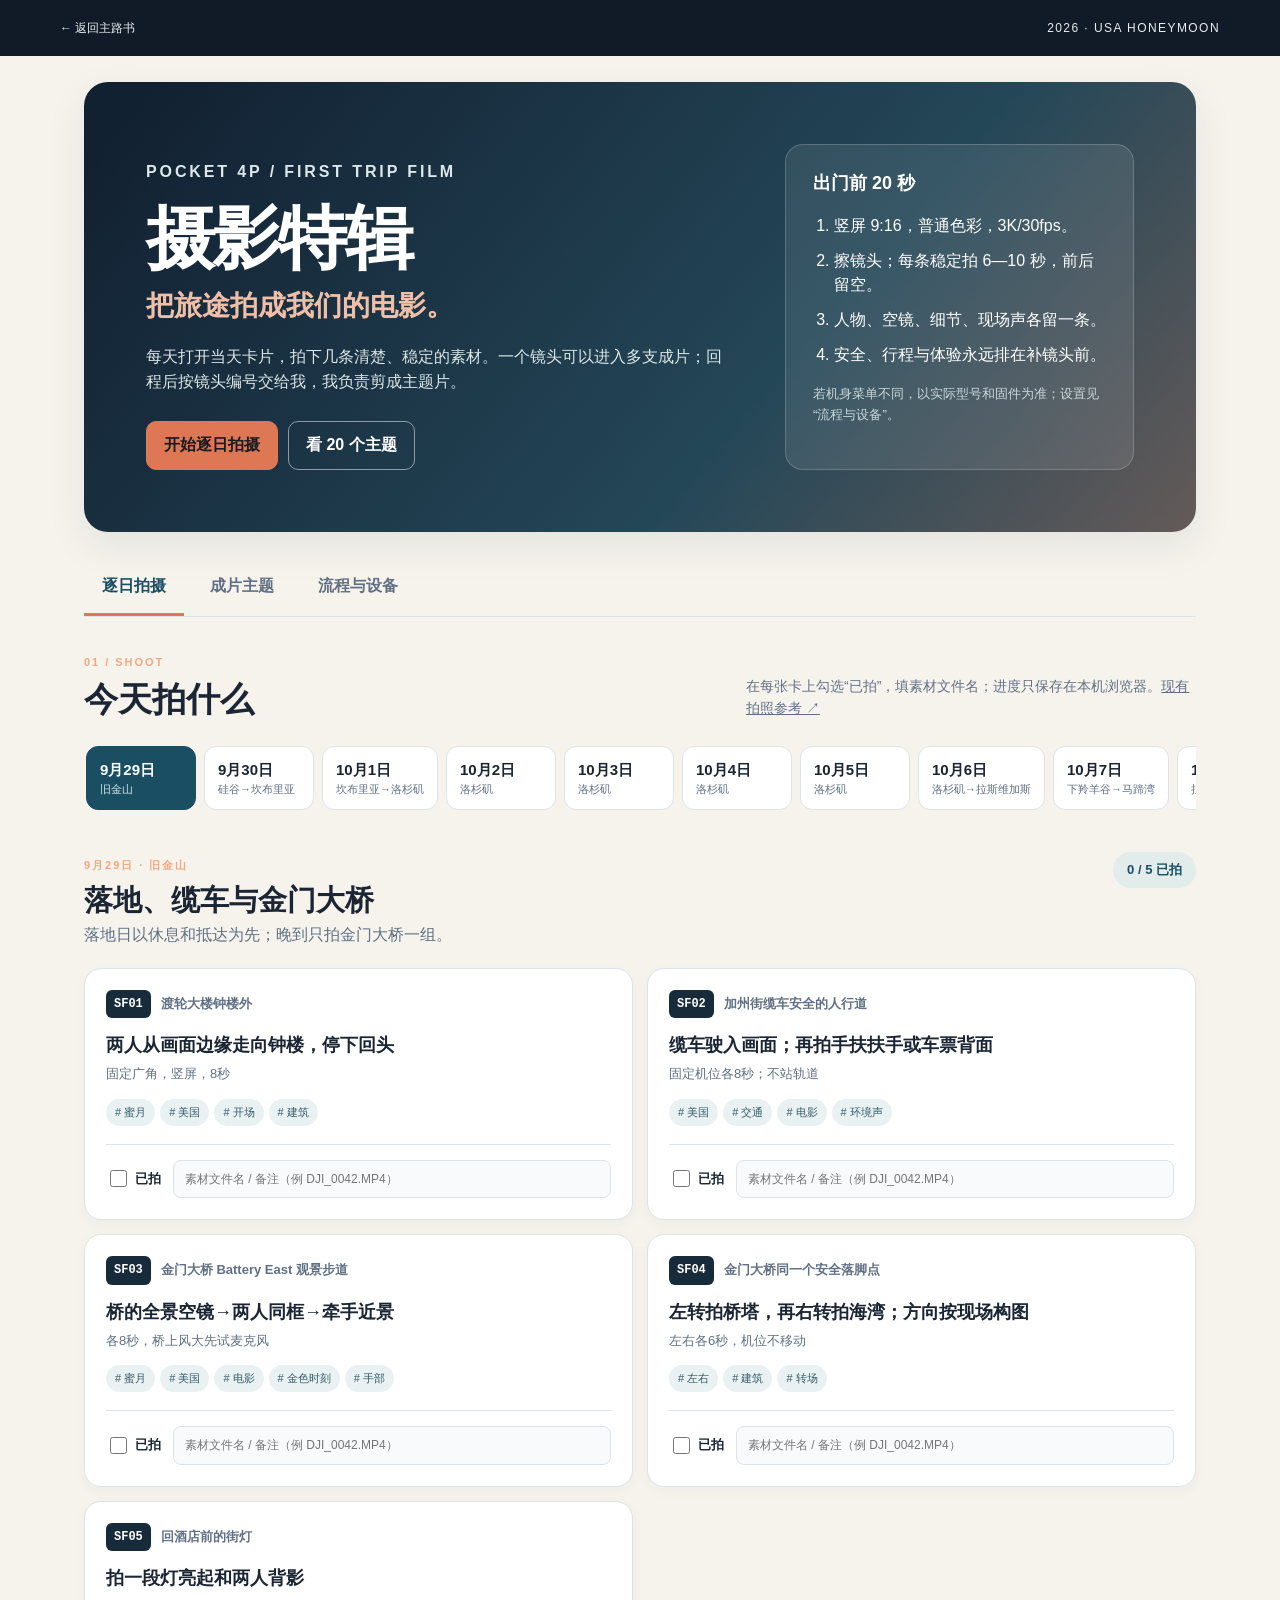
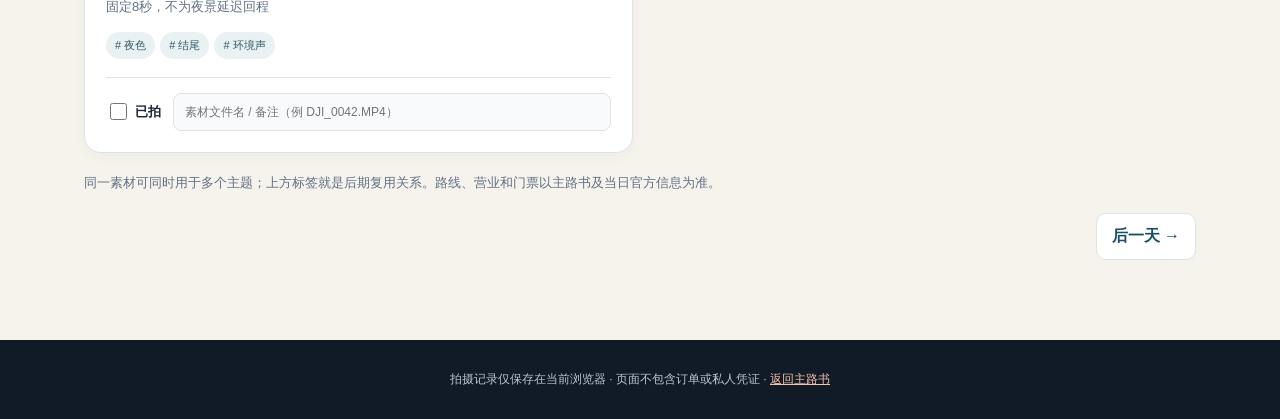
==== photo-special/index.html @ c55f6668 "Publish photography special and add roadbook link" ====
<!doctype html>
<html lang="zh-CN">
<head>
  <meta charset="utf-8">
  <meta name="viewport" content="width=device-width,initial-scale=1">
  <meta name="theme-color" content="#111a27">
  <title>摄影特辑｜2026 美国蜜月</title>
  <link rel="stylesheet" href="style.css">
</head>
<body>
  <header class="topbar"><a class="back" href="../index.html">← 返回主路书</a><span>2026 · USA HONEYMOON</span></header>
  <main>
    <section class="hero">
      <div><p class="eyebrow">POCKET 4P / FIRST TRIP FILM</p><h1>摄影特辑<span>把旅途拍成我们的电影。</span></h1><p>每天打开当天卡片，拍下几条清楚、稳定的素材。一个镜头可以进入多支成片；回程后按镜头编号交给我，我负责剪成主题片。</p><div class="hero-actions"><button data-view="days" class="primary">开始逐日拍摄</button><button data-view="themes">看 20 个主题</button></div></div>
      <aside class="quick"><b>出门前 20 秒</b><ol><li>竖屏 9:16，普通色彩，3K/30fps。</li><li>擦镜头；每条稳定拍 6—10 秒，前后留空。</li><li>人物、空镜、细节、现场声各留一条。</li><li>安全、行程与体验永远排在补镜头前。</li></ol><small>若机身菜单不同，以实际型号和固件为准；设置见“流程与设备”。</small></aside>
    </section>
    <nav class="view-nav" aria-label="摄影特辑导航"><button type="button" data-view="days" class="active">逐日拍摄</button><button type="button" data-view="themes">成片主题</button><button type="button" data-view="workflow">流程与设备</button></nav>
    <section id="days-view" class="view"><div class="section-title"><div><span class="kicker">01 / SHOOT</span><h2>今天拍什么</h2></div><p>在每张卡上勾选“已拍”，填素材文件名；进度只保存在本机浏览器。<a href="../photo-guide.html">现有拍照参考 ↗</a></p></div><div id="day-tabs" class="day-tabs" role="tablist" aria-label="拍摄日期"></div><div id="day-panel" role="tabpanel"></div></section>
    <section id="themes-view" class="view" hidden><div class="section-title"><div><span class="kicker">02 / STORIES</span><h2>20 个成片方向</h2></div><p>前六个优先。每个主题自动汇集每日镜头编号，同一原片不必复制。</p></div><div class="filter-row"><button type="button" data-filter="all" class="active">全部</button><button type="button" data-filter="主片">优先完成</button><button type="button" data-filter="备选">有素材再做</button></div><div id="theme-grid" class="theme-grid"></div></section>
    <section id="workflow-view" class="view prose" hidden>
      <div class="section-title"><div><span class="kicker">03 / MAKE</span><h2>从按下录制到成片</h2></div></div>
      <div class="steps"><article><i>01</i><h3>拍前 15 分钟试机</h3><p>确认设备确实是 Osmo Pocket 4P；充电、格式化空卡／检查内置存储、录一条室内和室外 10 秒视频，回放画面与收音。首次旅行先用普通色彩和自动曝光；D-Log 2 留给熟悉调色后再用。</p></article><article><i>02</i><h3>每天按卡片拍</h3><p>每条先站稳，按录制后等 2 秒，再开始动作，结束后再等 2 秒。重要景点拍广角空镜＋两人＋手部细节；面对镜头说一句感受。转场和 Left / Right 只在安全、顺路时补。</p></article><article><i>03</i><h3>每天晚上双备份</h3><p>保留相机原片；另复制一份到外置盘或电脑。核对文件数和可播放性后再清空设备。原片不进 Git、不上传公开路书。按日期整理，文件名可填到当天卡片。</p></article><article><i>04</i><h3>回程后交素材</h3><p>把原片、导出的拍摄清单、想公开的平台与视频比例交给我。先做 30 秒试剪，再完成优先六片；选出可用素材后，我给出缺镜头的补拍方案、字幕、配乐和导出文件。</p></article></div>
      <div class="two-col"><article class="info-card"><h3>新手拍摄设置</h3><ul><li><b>默认：</b>竖屏 9:16、3K/30fps、普通色彩、自动白平衡和曝光。DJI 官方规格列原生竖拍为 1728×3072；若设备或剪辑电脑吃力，降为 1080×1920/30fps。</li><li><b>运动镜头：</b>可试竖屏 3K/60fps，先确认当前模式与存储；普通叙事片不需要高帧率。</li><li><b>移动：</b>走慢、手臂靠身、用云台跟随；每个镜头只做一种动作。夜景尽量定镜。</li><li><b>声音：</b>迎风先试录并回放；讲话靠近设备。景区禁录音或演出禁止拍摄时遵守现场规则。</li><li><b>双比例：</b>本项目先为竖屏拍；特别重要的景再额外拍一条 4K/30fps 横屏，后期不能无损把竖屏变宽屏。</li></ul></article><article class="info-card"><h3>剪辑路线</h3><p><b>首选：</b>Codex／Claude Code 读取拍摄清单和媒体清单，用 FFmpeg 做代理、抽帧、粗剪、统一尺寸与批量导出；真人检查镜头、节奏和色彩。</p><p><b>需要复杂字幕动画时：</b>用 Remotion 的代码模板渲染片头／地图／字卡，再和原片合成。它不是现成的“自动剪旅行视频”技能。</p><p><b>验收：</b>先出低码率预览，核对人脸、时序、字幕错字、音乐许可和音量；再导出 1080×1920 成片。公开发布前本人确认人像和背景隐私。</p><p class="muted">商业流行歌只做剪辑节奏参考；发布版本须使用有权使用的音乐，或在平台内添加其授权曲库音轨。</p></article></div>
      <div class="info-card"><h3>调研与工具来源</h3><div class="source-list"><a href="https://www.dji.com/global/osmo-pocket-4p/specs" target="_blank" rel="noopener">DJI Pocket 4P 官方规格 ↗</a><a href="https://www.dji.com/global/osmo-pocket-4p/faq" target="_blank" rel="noopener">DJI Pocket 4P 官方 FAQ ↗</a><a href="https://www.dji.com/hk-en/support/product/osmo-pocket-4p" target="_blank" rel="noopener">DJI 官方支持与手册 ↗</a><a href="https://developers.openai.com/codex/build-skills" target="_blank" rel="noopener">Codex Skills 官方文档 ↗</a><a href="https://docs.anthropic.com/en/docs/claude-code/skills" target="_blank" rel="noopener">Claude Code Skills 官方文档 ↗</a><a href="https://ffmpeg.org/ffmpeg.html" target="_blank" rel="noopener">FFmpeg 官方文档 ↗</a><a href="https://www.remotion.dev/docs/render" target="_blank" rel="noopener">Remotion 渲染文档 ↗</a></div><p class="muted">调研于 2026-09-27。场馆规定、设备固件与平台音乐库可能变化，现场和官方最新说明优先。</p></div>
      <div class="export"><div><h3>交给我剪辑的资料包</h3><p>原片留在本地；导出这份镜头清单 JSON，可保留一条素材归多个主题的关系。</p></div><button id="export-progress" type="button" class="primary">导出拍摄记录 JSON</button></div>
    </section>
  </main>
  <footer>拍摄记录仅保存在当前浏览器 · 页面不包含订单或私人凭证 · <a href="../index.html">返回主路书</a></footer>
  <script src="shots.js"></script><script src="themes.js"></script><script src="app.js"></script>
</body>
</html>
---- photo-special/style.css ----
:root{--ink:#1b2534;--muted:#617084;--line:#dce3e9;--cream:#f6f3ed;--blue:#194e63;--orange:#dd7754;--white:#fff;--shadow:0 14px 40px rgba(16,35,49,.08)}*{box-sizing:border-box}html{scroll-behavior:smooth}body{margin:0;background:var(--cream);color:var(--ink);font-family:-apple-system,BlinkMacSystemFont,"PingFang SC","Microsoft Yahei",sans-serif;line-height:1.55}button,input{font:inherit}button{cursor:pointer}a{color:inherit}.topbar{height:56px;background:#111a27;color:#e8edf0;display:flex;justify-content:space-between;align-items:center;padding:0 max(24px,calc((100vw - 1160px)/2));font-size:12px;letter-spacing:.12em}.topbar .back{text-decoration:none;letter-spacing:0}.topbar .back:hover{text-decoration:underline}main{max-width:1160px;margin:auto;padding:26px 24px 80px}.hero{background:linear-gradient(130deg,#122132 5%,#244758 63%,#a96f59 140%);border-radius:24px;color:white;padding:62px;display:grid;grid-template-columns:1.35fr .8fr;gap:50px;box-shadow:var(--shadow)}.eyebrow,.kicker{letter-spacing:.18em;font-size:11px;font-weight:800;color:#efa984}.hero h1{font-size:clamp(38px,5.4vw,74px);line-height:1.06;margin:17px 0 24px;letter-spacing:-.04em}.hero h1 span{display:block;color:#f0bfa8;font-size:clamp(20px,2.3vw,28px);margin-top:16px;letter-spacing:0}.hero p{max-width:650px;color:#dce7e8;font-size:16px}.hero-actions{display:flex;gap:10px;margin-top:27px}.hero-actions button,.export button{border:1px solid #ffffff80;background:transparent;color:#fff;padding:11px 17px;border-radius:10px;font-weight:700}.hero-actions .primary,.export .primary{background:var(--orange);border-color:var(--orange);color:#171b22}.quick{background:#ffffff17;border:1px solid #ffffff30;border-radius:18px;padding:25px 27px;align-self:stretch}.quick b{font-size:18px}.quick ol{padding-left:21px;margin:16px 0}.quick li{margin:10px 0}.quick small{display:block;color:#c9d8d9}.view-nav{display:flex;gap:8px;border-bottom:1px solid var(--line);margin:28px 0 32px;overflow:auto}.view-nav button{white-space:nowrap;border:0;background:none;padding:14px 18px;color:var(--muted);font-weight:800;border-bottom:3px solid transparent}.view-nav button.active{color:var(--blue);border-color:var(--orange)}.view[hidden]{display:none}.section-title{display:flex;justify-content:space-between;align-items:end;gap:20px;margin-bottom:24px}.section-title h2{font-size:34px;margin:5px 0 0;line-height:1.2}.section-title p{color:var(--muted);max-width:450px;font-size:14px;margin:0}.day-tabs{display:flex;gap:8px;overflow-x:auto;padding:2px 2px 14px;scrollbar-color:#bdc8ce transparent}.day-tab{min-width:110px;flex:0 0 auto;text-align:left;background:#fff;border:1px solid var(--line);border-radius:12px;padding:11px 13px;color:var(--ink)}.day-tab b,.day-tab small{display:block}.day-tab b{font-size:15px}.day-tab small{font-size:11px;color:var(--muted);white-space:nowrap}.day-tab.active{background:var(--blue);color:white;border-color:var(--blue)}.day-tab.active small{color:#d4e7ec}.day-heading{display:flex;align-items:start;justify-content:space-between;gap:20px;padding:28px 0 20px}.day-heading h3{font-size:29px;line-height:1.25;margin:5px 0}.day-heading p{color:var(--muted);margin:0;max-width:740px}.progress{background:#e2eceb;color:var(--blue);border-radius:100px;padding:8px 14px;white-space:nowrap;font-size:13px;font-weight:800}.shot-list{display:grid;grid-template-columns:repeat(2,minmax(0,1fr));gap:14px}.shot-card{background:white;border:1px solid var(--line);border-radius:17px;padding:21px;box-shadow:0 4px 14px rgba(24,44,59,.035)}.shot-card.complete{border-color:#8fb9a5;background:#f9fffa}.shot-top{display:flex;gap:10px;align-items:center}.shot-id{background:#182b3b;color:white;font-family:ui-monospace,monospace;font-size:12px;font-weight:800;padding:5px 8px;border-radius:6px}.shot-place{font-size:13px;color:var(--muted);font-weight:650}.shot-card h4{font-size:18px;line-height:1.4;margin:15px 0 6px}.shot-method{color:var(--muted);font-size:13px;margin:0 0 14px}.tags{display:flex;gap:5px;flex-wrap:wrap;min-height:27px}.tag{border:0;border-radius:100px;padding:4px 9px;background:#eaf1f2;color:#315c68;font-size:11px}.tag:hover{background:#d2e4e7}.shot-fields{display:flex;gap:12px;align-items:center;border-top:1px solid var(--line);margin-top:18px;padding-top:15px}.done-label{display:flex;align-items:center;gap:5px;white-space:nowrap;font-weight:700;font-size:13px}.done-label input{accent-color:var(--blue);width:17px;height:17px}.file-input{min-width:0;flex:1;padding:9px 11px;background:#f8fafb;border:1px solid var(--line);border-radius:8px;font-size:12px}.file-input:focus{outline:2px solid #9ebdc7}.day-foot{font-size:13px;color:var(--muted);margin:20px 0}.paging{display:flex;justify-content:space-between;gap:12px}.paging button{background:white;border:1px solid var(--line);border-radius:10px;padding:10px 15px;color:var(--blue);font-weight:800}.paging button:last-child{margin-left:auto}.filter-row{display:flex;gap:7px;flex-wrap:wrap;margin-bottom:20px}.filter-row button{border:1px solid var(--line);background:#fff;color:var(--muted);border-radius:100px;padding:8px 15px}.filter-row button.active{background:var(--blue);color:#fff;border-color:var(--blue)}.theme-grid{display:grid;grid-template-columns:repeat(2,minmax(0,1fr));gap:15px}.theme-card{background:white;border:1px solid var(--line);border-radius:17px;padding:24px;scroll-margin-top:20px}.theme-card.focused{outline:3px solid var(--orange)}.theme-meta{display:flex;align-items:center;justify-content:space-between;color:var(--muted);font-size:12px}.tier{display:inline-block;background:#e9edf0;color:#506477;padding:4px 9px;border-radius:99px;font-weight:800}.tier.core{background:#fff0e8;color:#b45632}.theme-card h3{font-size:21px;margin:14px 0 8px}.theme-card p{color:#354759;margin:0 0 17px}.theme-card dl{display:grid;grid-template-columns:70px 1fr;column-gap:8px;row-gap:8px;margin:0;font-size:13px}.theme-card dt{font-weight:800;color:var(--blue)}.theme-card dd{margin:0;color:var(--muted)}.coverage{border-top:1px solid var(--line);margin-top:20px;padding-top:13px}.coverage b,.coverage small{display:block}.coverage b{font-size:12px;color:var(--blue)}.coverage small{margin-top:6px;color:var(--muted);font-family:ui-monospace,monospace;font-size:11px;line-height:1.7}.steps{display:grid;grid-template-columns:repeat(4,1fr);gap:12px}.steps article,.info-card{background:#fff;border:1px solid var(--line);border-radius:16px;padding:22px}.steps i{font-style:normal;color:var(--orange);font-size:12px;font-weight:900;letter-spacing:.1em}.steps h3,.info-card h3{font-size:18px;margin:10px 0}.steps p,.info-card p,.info-card li{font-size:13px;color:#425165}.info-card li{margin:9px 0}.info-card ul{padding-left:18px}.two-col{display:grid;grid-template-columns:1fr 1fr;gap:14px;margin:14px 0}.source-list{display:flex;flex-wrap:wrap;gap:7px}.source-list a{font-size:12px;text-decoration:none;border:1px solid var(--line);border-radius:7px;padding:7px 10px;color:var(--blue)}.source-list a:hover{text-decoration:underline}.muted{color:var(--muted)!important}.export{display:flex;align-items:center;justify-content:space-between;gap:20px;margin-top:15px;padding:26px;background:#142b3b;color:white;border-radius:16px}.export h3{margin:0}.export p{color:#d4e0e2;font-size:13px;margin:5px 0 0}footer{background:#111a27;color:#bac7cf;text-align:center;padding:30px 20px;font-size:12px}footer a{color:#f5c2a9}button:focus-visible,a:focus-visible{outline:3px solid var(--orange);outline-offset:2px}@media(max-width:780px){main{padding:16px 14px 50px}.topbar{padding:0 15px}.hero{grid-template-columns:1fr;padding:30px 23px;gap:24px;border-radius:17px}.hero p{font-size:14px}.quick{padding:19px}.section-title{display:block}.section-title h2{font-size:28px}.section-title p{margin-top:10px}.shot-list,.theme-grid,.two-col{grid-template-columns:1fr}.steps{grid-template-columns:repeat(2,1fr)}.day-heading{padding-top:17px}.day-heading h3{font-size:23px}.export{display:block}.export button{margin-top:17px}}@media(max-width:460px){.hero-actions{flex-wrap:wrap}.shot-fields{display:block}.file-input{display:block;width:100%;margin-top:10px}.steps{grid-template-columns:1fr}.day-heading{display:block}.progress{display:inline-block;margin-top:12px}.view-nav{margin-bottom:24px}.view-nav button{padding:12px 15px}}
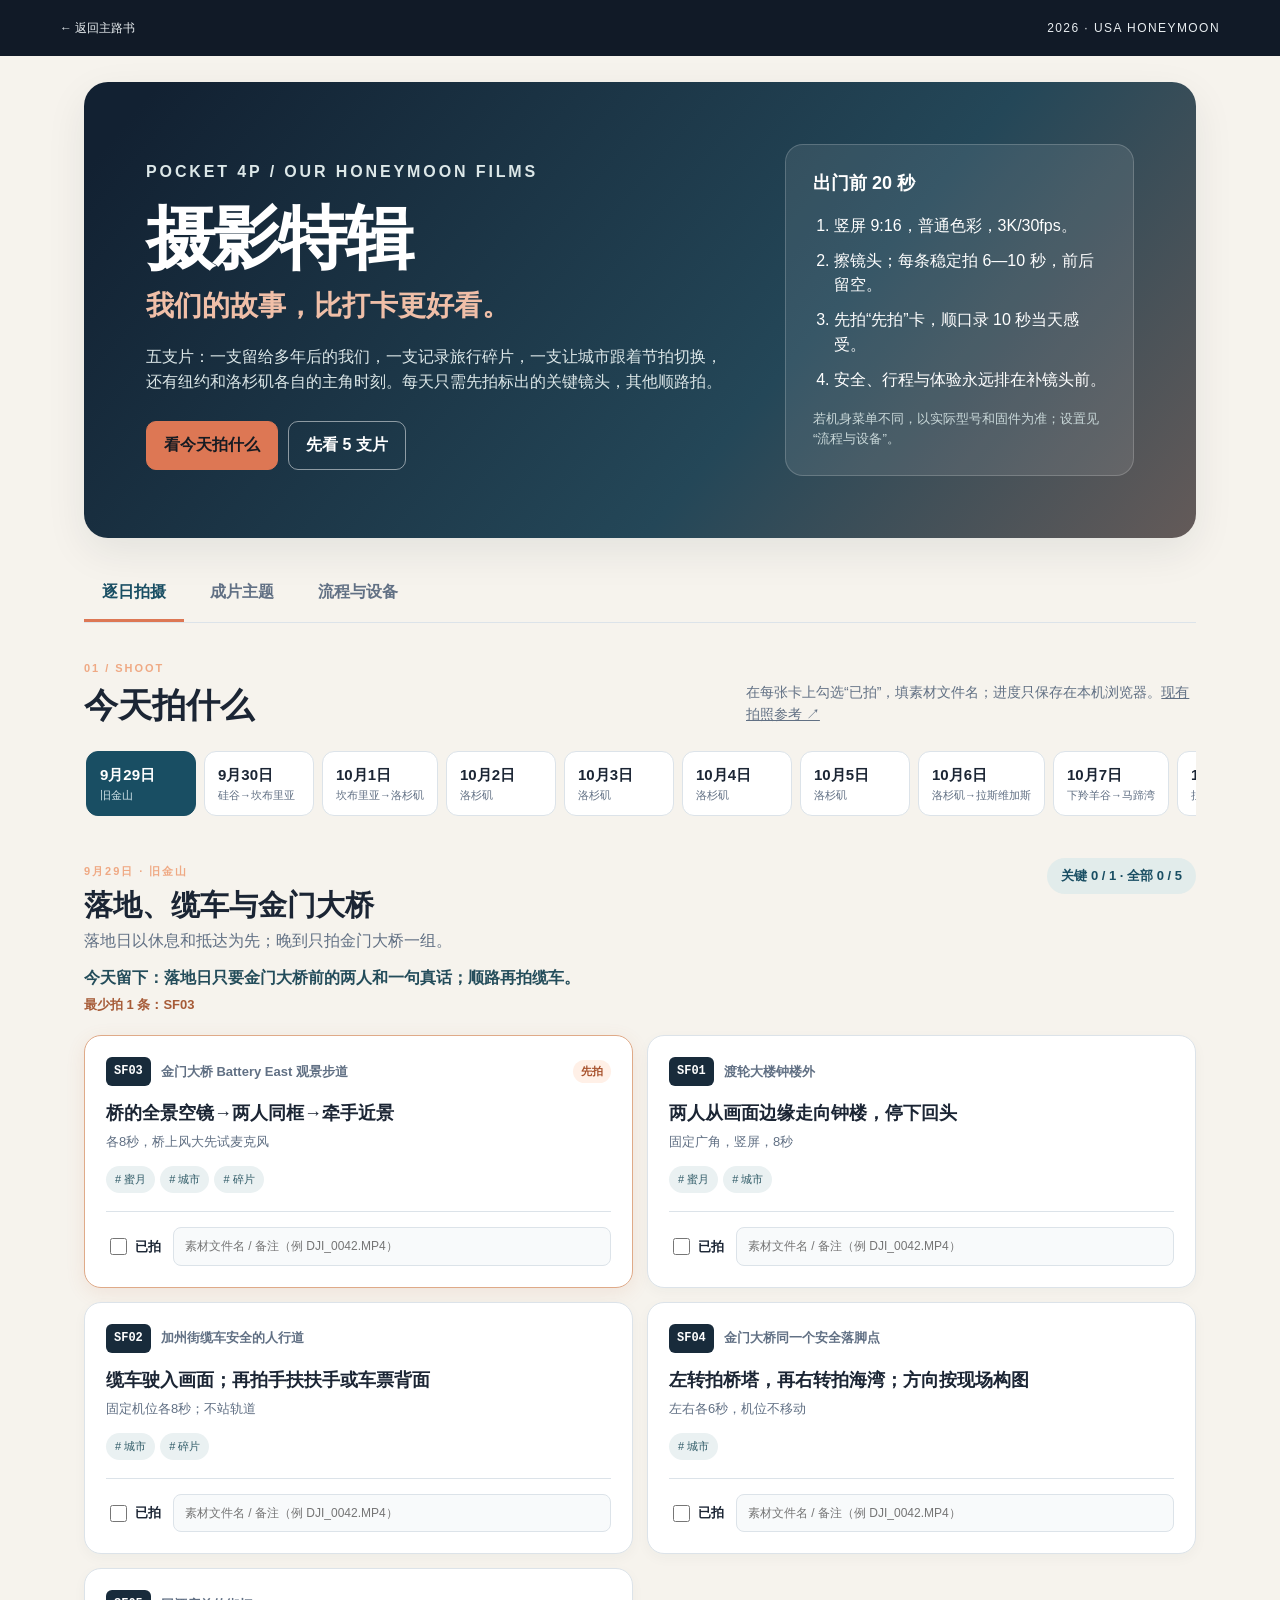
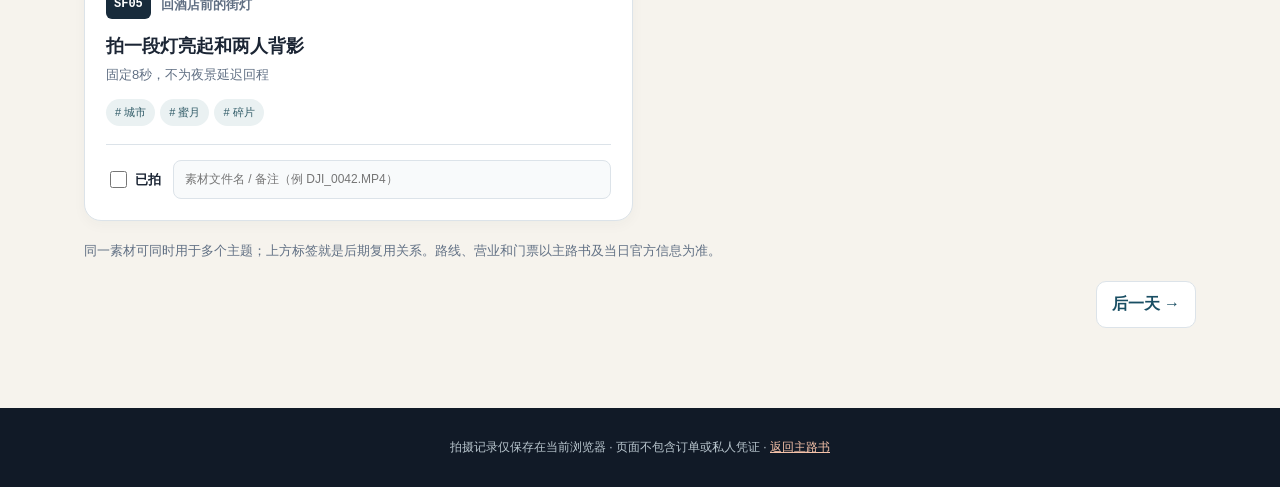
==== commit b8c22529: "Refocus photography special on five travel films" ====
--- a/photo-special/index.html
+++ b/photo-special/index.html
@@ -11,15 +11,15 @@
   <header class="topbar"><a class="back" href="../index.html">← 返回主路书</a><span>2026 · USA HONEYMOON</span></header>
   <main>
     <section class="hero">
-      <div><p class="eyebrow">POCKET 4P / FIRST TRIP FILM</p><h1>摄影特辑<span>把旅途拍成我们的电影。</span></h1><p>每天打开当天卡片，拍下几条清楚、稳定的素材。一个镜头可以进入多支成片；回程后按镜头编号交给我，我负责剪成主题片。</p><div class="hero-actions"><button data-view="days" class="primary">开始逐日拍摄</button><button data-view="themes">看 20 个主题</button></div></div>
-      <aside class="quick"><b>出门前 20 秒</b><ol><li>竖屏 9:16，普通色彩，3K/30fps。</li><li>擦镜头；每条稳定拍 6—10 秒，前后留空。</li><li>人物、空镜、细节、现场声各留一条。</li><li>安全、行程与体验永远排在补镜头前。</li></ol><small>若机身菜单不同，以实际型号和固件为准；设置见“流程与设备”。</small></aside>
+      <div><p class="eyebrow">POCKET 4P / OUR HONEYMOON FILMS</p><h1>摄影特辑<span>我们的故事，比打卡更好看。</span></h1><p>五支片：一支留给多年后的我们，一支记录旅行碎片，一支让城市跟着节拍切换，还有纽约和洛杉矶各自的主角时刻。每天只需先拍标出的关键镜头，其他顺路拍。</p><div class="hero-actions"><button data-view="days" class="primary">看今天拍什么</button><button data-view="themes">先看 5 支片</button></div></div>
+      <aside class="quick"><b>出门前 20 秒</b><ol><li>竖屏 9:16，普通色彩，3K/30fps。</li><li>擦镜头；每条稳定拍 6—10 秒，前后留空。</li><li>先拍“先拍”卡，顺口录 10 秒当天感受。</li><li>安全、行程与体验永远排在补镜头前。</li></ol><small>若机身菜单不同，以实际型号和固件为准；设置见“流程与设备”。</small></aside>
     </section>
     <nav class="view-nav" aria-label="摄影特辑导航"><button type="button" data-view="days" class="active">逐日拍摄</button><button type="button" data-view="themes">成片主题</button><button type="button" data-view="workflow">流程与设备</button></nav>
     <section id="days-view" class="view"><div class="section-title"><div><span class="kicker">01 / SHOOT</span><h2>今天拍什么</h2></div><p>在每张卡上勾选“已拍”，填素材文件名；进度只保存在本机浏览器。<a href="../photo-guide.html">现有拍照参考 ↗</a></p></div><div id="day-tabs" class="day-tabs" role="tablist" aria-label="拍摄日期"></div><div id="day-panel" role="tabpanel"></div></section>
-    <section id="themes-view" class="view" hidden><div class="section-title"><div><span class="kicker">02 / STORIES</span><h2>20 个成片方向</h2></div><p>前六个优先。每个主题自动汇集每日镜头编号，同一原片不必复制。</p></div><div class="filter-row"><button type="button" data-filter="all" class="active">全部</button><button type="button" data-filter="主片">优先完成</button><button type="button" data-filter="备选">有素材再做</button></div><div id="theme-grid" class="theme-grid"></div></section>
+    <section id="themes-view" class="view" hidden><div class="section-title"><div><span class="kicker">02 / STORIES</span><h2>只做 5 支，支支有用</h2></div><p>每支写好开场、情绪线、音乐候选和要拍的镜头。同一原片可以进入多支片；音乐到发布时以平台可用版本为准。</p></div><div id="theme-grid" class="theme-grid"></div></section>
     <section id="workflow-view" class="view prose" hidden>
       <div class="section-title"><div><span class="kicker">03 / MAKE</span><h2>从按下录制到成片</h2></div></div>
-      <div class="steps"><article><i>01</i><h3>拍前 15 分钟试机</h3><p>确认设备确实是 Osmo Pocket 4P；充电、格式化空卡／检查内置存储、录一条室内和室外 10 秒视频，回放画面与收音。首次旅行先用普通色彩和自动曝光；D-Log 2 留给熟悉调色后再用。</p></article><article><i>02</i><h3>每天按卡片拍</h3><p>每条先站稳，按录制后等 2 秒，再开始动作，结束后再等 2 秒。重要景点拍广角空镜＋两人＋手部细节；面对镜头说一句感受。转场和 Left / Right 只在安全、顺路时补。</p></article><article><i>03</i><h3>每天晚上双备份</h3><p>保留相机原片；另复制一份到外置盘或电脑。核对文件数和可播放性后再清空设备。原片不进 Git、不上传公开路书。按日期整理，文件名可填到当天卡片。</p></article><article><i>04</i><h3>回程后交素材</h3><p>把原片、导出的拍摄清单、想公开的平台与视频比例交给我。先做 30 秒试剪，再完成优先六片；选出可用素材后，我给出缺镜头的补拍方案、字幕、配乐和导出文件。</p></article></div>
+      <div class="steps"><article><i>01</i><h3>拍前 15 分钟试机</h3><p>确认设备确实是 Osmo Pocket 4P；充电、格式化空卡／检查内置存储、录一条室内和室外 10 秒视频，回放画面与收音。首次旅行先用普通色彩和自动曝光；D-Log 2 留给熟悉调色后再用。</p></article><article><i>02</i><h3>每天先拍关键镜头</h3><p>优先拍当天标“先拍”的 2—3 条。录制后等 2 秒再开始动作，结束后再留 2 秒。每天顺口录一句真话，笑场、疲惫和惊喜都留着；不会摆拍也没关系。</p></article><article><i>03</i><h3>每天晚上双备份</h3><p>保留相机原片；另复制一份到外置盘或电脑。核对文件数和可播放性后再清空设备。原片不进 Git、不上传公开路书。按日期整理，文件名可填到当天卡片。</p></article><article><i>04</i><h3>回程后交素材</h3><p>把原片、导出的拍摄清单、想公开的平台与视频比例交给我。先做 30 秒试剪，再完成五支成片；选出可用素材后，我给出缺镜头的补拍方案、字幕、配乐和导出文件。</p></article></div>
       <div class="two-col"><article class="info-card"><h3>新手拍摄设置</h3><ul><li><b>默认：</b>竖屏 9:16、3K/30fps、普通色彩、自动白平衡和曝光。DJI 官方规格列原生竖拍为 1728×3072；若设备或剪辑电脑吃力，降为 1080×1920/30fps。</li><li><b>运动镜头：</b>可试竖屏 3K/60fps，先确认当前模式与存储；普通叙事片不需要高帧率。</li><li><b>移动：</b>走慢、手臂靠身、用云台跟随；每个镜头只做一种动作。夜景尽量定镜。</li><li><b>声音：</b>迎风先试录并回放；讲话靠近设备。景区禁录音或演出禁止拍摄时遵守现场规则。</li><li><b>双比例：</b>本项目先为竖屏拍；特别重要的景再额外拍一条 4K/30fps 横屏，后期不能无损把竖屏变宽屏。</li></ul></article><article class="info-card"><h3>剪辑路线</h3><p><b>首选：</b>Codex／Claude Code 读取拍摄清单和媒体清单，用 FFmpeg 做代理、抽帧、粗剪、统一尺寸与批量导出；真人检查镜头、节奏和色彩。</p><p><b>需要复杂字幕动画时：</b>用 Remotion 的代码模板渲染片头／地图／字卡，再和原片合成。它不是现成的“自动剪旅行视频”技能。</p><p><b>验收：</b>先出低码率预览，核对人脸、时序、字幕错字、音乐许可和音量；再导出 1080×1920 成片。公开发布前本人确认人像和背景隐私。</p><p class="muted">商业流行歌只做剪辑节奏参考；发布版本须使用有权使用的音乐，或在平台内添加其授权曲库音轨。</p></article></div>
       <div class="info-card"><h3>调研与工具来源</h3><div class="source-list"><a href="https://www.dji.com/global/osmo-pocket-4p/specs" target="_blank" rel="noopener">DJI Pocket 4P 官方规格 ↗</a><a href="https://www.dji.com/global/osmo-pocket-4p/faq" target="_blank" rel="noopener">DJI Pocket 4P 官方 FAQ ↗</a><a href="https://www.dji.com/hk-en/support/product/osmo-pocket-4p" target="_blank" rel="noopener">DJI 官方支持与手册 ↗</a><a href="https://developers.openai.com/codex/build-skills" target="_blank" rel="noopener">Codex Skills 官方文档 ↗</a><a href="https://docs.anthropic.com/en/docs/claude-code/skills" target="_blank" rel="noopener">Claude Code Skills 官方文档 ↗</a><a href="https://ffmpeg.org/ffmpeg.html" target="_blank" rel="noopener">FFmpeg 官方文档 ↗</a><a href="https://www.remotion.dev/docs/render" target="_blank" rel="noopener">Remotion 渲染文档 ↗</a></div><p class="muted">调研于 2026-09-27。场馆规定、设备固件与平台音乐库可能变化，现场和官方最新说明优先。</p></div>
       <div class="export"><div><h3>交给我剪辑的资料包</h3><p>原片留在本地；导出这份镜头清单 JSON，可保留一条素材归多个主题的关系。</p></div><button id="export-progress" type="button" class="primary">导出拍摄记录 JSON</button></div>
--- a/photo-special/style.css
+++ b/photo-special/style.css
@@ -1 +1,12 @@
 :root{--ink:#1b2534;--muted:#617084;--line:#dce3e9;--cream:#f6f3ed;--blue:#194e63;--orange:#dd7754;--white:#fff;--shadow:0 14px 40px rgba(16,35,49,.08)}*{box-sizing:border-box}html{scroll-behavior:smooth}body{margin:0;background:var(--cream);color:var(--ink);font-family:-apple-system,BlinkMacSystemFont,"PingFang SC","Microsoft Yahei",sans-serif;line-height:1.55}button,input{font:inherit}button{cursor:pointer}a{color:inherit}.topbar{height:56px;background:#111a27;color:#e8edf0;display:flex;justify-content:space-between;align-items:center;padding:0 max(24px,calc((100vw - 1160px)/2));font-size:12px;letter-spacing:.12em}.topbar .back{text-decoration:none;letter-spacing:0}.topbar .back:hover{text-decoration:underline}main{max-width:1160px;margin:auto;padding:26px 24px 80px}.hero{background:linear-gradient(130deg,#122132 5%,#244758 63%,#a96f59 140%);border-radius:24px;color:white;padding:62px;display:grid;grid-template-columns:1.35fr .8fr;gap:50px;box-shadow:var(--shadow)}.eyebrow,.kicker{letter-spacing:.18em;font-size:11px;font-weight:800;color:#efa984}.hero h1{font-size:clamp(38px,5.4vw,74px);line-height:1.06;margin:17px 0 24px;letter-spacing:-.04em}.hero h1 span{display:block;color:#f0bfa8;font-size:clamp(20px,2.3vw,28px);margin-top:16px;letter-spacing:0}.hero p{max-width:650px;color:#dce7e8;font-size:16px}.hero-actions{display:flex;gap:10px;margin-top:27px}.hero-actions button,.export button{border:1px solid #ffffff80;background:transparent;color:#fff;padding:11px 17px;border-radius:10px;font-weight:700}.hero-actions .primary,.export .primary{background:var(--orange);border-color:var(--orange);color:#171b22}.quick{background:#ffffff17;border:1px solid #ffffff30;border-radius:18px;padding:25px 27px;align-self:stretch}.quick b{font-size:18px}.quick ol{padding-left:21px;margin:16px 0}.quick li{margin:10px 0}.quick small{display:block;color:#c9d8d9}.view-nav{display:flex;gap:8px;border-bottom:1px solid var(--line);margin:28px 0 32px;overflow:auto}.view-nav button{white-space:nowrap;border:0;background:none;padding:14px 18px;color:var(--muted);font-weight:800;border-bottom:3px solid transparent}.view-nav button.active{color:var(--blue);border-color:var(--orange)}.view[hidden]{display:none}.section-title{display:flex;justify-content:space-between;align-items:end;gap:20px;margin-bottom:24px}.section-title h2{font-size:34px;margin:5px 0 0;line-height:1.2}.section-title p{color:var(--muted);max-width:450px;font-size:14px;margin:0}.day-tabs{display:flex;gap:8px;overflow-x:auto;padding:2px 2px 14px;scrollbar-color:#bdc8ce transparent}.day-tab{min-width:110px;flex:0 0 auto;text-align:left;background:#fff;border:1px solid var(--line);border-radius:12px;padding:11px 13px;color:var(--ink)}.day-tab b,.day-tab small{display:block}.day-tab b{font-size:15px}.day-tab small{font-size:11px;color:var(--muted);white-space:nowrap}.day-tab.active{background:var(--blue);color:white;border-color:var(--blue)}.day-tab.active small{color:#d4e7ec}.day-heading{display:flex;align-items:start;justify-content:space-between;gap:20px;padding:28px 0 20px}.day-heading h3{font-size:29px;line-height:1.25;margin:5px 0}.day-heading p{color:var(--muted);margin:0;max-width:740px}.progress{background:#e2eceb;color:var(--blue);border-radius:100px;padding:8px 14px;white-space:nowrap;font-size:13px;font-weight:800}.shot-list{display:grid;grid-template-columns:repeat(2,minmax(0,1fr));gap:14px}.shot-card{background:white;border:1px solid var(--line);border-radius:17px;padding:21px;box-shadow:0 4px 14px rgba(24,44,59,.035)}.shot-card.complete{border-color:#8fb9a5;background:#f9fffa}.shot-top{display:flex;gap:10px;align-items:center}.shot-id{background:#182b3b;color:white;font-family:ui-monospace,monospace;font-size:12px;font-weight:800;padding:5px 8px;border-radius:6px}.shot-place{font-size:13px;color:var(--muted);font-weight:650}.shot-card h4{font-size:18px;line-height:1.4;margin:15px 0 6px}.shot-method{color:var(--muted);font-size:13px;margin:0 0 14px}.tags{display:flex;gap:5px;flex-wrap:wrap;min-height:27px}.tag{border:0;border-radius:100px;padding:4px 9px;background:#eaf1f2;color:#315c68;font-size:11px}.tag:hover{background:#d2e4e7}.shot-fields{display:flex;gap:12px;align-items:center;border-top:1px solid var(--line);margin-top:18px;padding-top:15px}.done-label{display:flex;align-items:center;gap:5px;white-space:nowrap;font-weight:700;font-size:13px}.done-label input{accent-color:var(--blue);width:17px;height:17px}.file-input{min-width:0;flex:1;padding:9px 11px;background:#f8fafb;border:1px solid var(--line);border-radius:8px;font-size:12px}.file-input:focus{outline:2px solid #9ebdc7}.day-foot{font-size:13px;color:var(--muted);margin:20px 0}.paging{display:flex;justify-content:space-between;gap:12px}.paging button{background:white;border:1px solid var(--line);border-radius:10px;padding:10px 15px;color:var(--blue);font-weight:800}.paging button:last-child{margin-left:auto}.filter-row{display:flex;gap:7px;flex-wrap:wrap;margin-bottom:20px}.filter-row button{border:1px solid var(--line);background:#fff;color:var(--muted);border-radius:100px;padding:8px 15px}.filter-row button.active{background:var(--blue);color:#fff;border-color:var(--blue)}.theme-grid{display:grid;grid-template-columns:repeat(2,minmax(0,1fr));gap:15px}.theme-card{background:white;border:1px solid var(--line);border-radius:17px;padding:24px;scroll-margin-top:20px}.theme-card.focused{outline:3px solid var(--orange)}.theme-meta{display:flex;align-items:center;justify-content:space-between;color:var(--muted);font-size:12px}.tier{display:inline-block;background:#e9edf0;color:#506477;padding:4px 9px;border-radius:99px;font-weight:800}.tier.core{background:#fff0e8;color:#b45632}.theme-card h3{font-size:21px;margin:14px 0 8px}.theme-card p{color:#354759;margin:0 0 17px}.theme-card dl{display:grid;grid-template-columns:70px 1fr;column-gap:8px;row-gap:8px;margin:0;font-size:13px}.theme-card dt{font-weight:800;color:var(--blue)}.theme-card dd{margin:0;color:var(--muted)}.coverage{border-top:1px solid var(--line);margin-top:20px;padding-top:13px}.coverage b,.coverage small{display:block}.coverage b{font-size:12px;color:var(--blue)}.coverage small{margin-top:6px;color:var(--muted);font-family:ui-monospace,monospace;font-size:11px;line-height:1.7}.steps{display:grid;grid-template-columns:repeat(4,1fr);gap:12px}.steps article,.info-card{background:#fff;border:1px solid var(--line);border-radius:16px;padding:22px}.steps i{font-style:normal;color:var(--orange);font-size:12px;font-weight:900;letter-spacing:.1em}.steps h3,.info-card h3{font-size:18px;margin:10px 0}.steps p,.info-card p,.info-card li{font-size:13px;color:#425165}.info-card li{margin:9px 0}.info-card ul{padding-left:18px}.two-col{display:grid;grid-template-columns:1fr 1fr;gap:14px;margin:14px 0}.source-list{display:flex;flex-wrap:wrap;gap:7px}.source-list a{font-size:12px;text-decoration:none;border:1px solid var(--line);border-radius:7px;padding:7px 10px;color:var(--blue)}.source-list a:hover{text-decoration:underline}.muted{color:var(--muted)!important}.export{display:flex;align-items:center;justify-content:space-between;gap:20px;margin-top:15px;padding:26px;background:#142b3b;color:white;border-radius:16px}.export h3{margin:0}.export p{color:#d4e0e2;font-size:13px;margin:5px 0 0}footer{background:#111a27;color:#bac7cf;text-align:center;padding:30px 20px;font-size:12px}footer a{color:#f5c2a9}button:focus-visible,a:focus-visible{outline:3px solid var(--orange);outline-offset:2px}@media(max-width:780px){main{padding:16px 14px 50px}.topbar{padding:0 15px}.hero{grid-template-columns:1fr;padding:30px 23px;gap:24px;border-radius:17px}.hero p{font-size:14px}.quick{padding:19px}.section-title{display:block}.section-title h2{font-size:28px}.section-title p{margin-top:10px}.shot-list,.theme-grid,.two-col{grid-template-columns:1fr}.steps{grid-template-columns:repeat(2,1fr)}.day-heading{padding-top:17px}.day-heading h3{font-size:23px}.export{display:block}.export button{margin-top:17px}}@media(max-width:460px){.hero-actions{flex-wrap:wrap}.shot-fields{display:block}.file-input{display:block;width:100%;margin-top:10px}.steps{grid-template-columns:1fr}.day-heading{display:block}.progress{display:inline-block;margin-top:12px}.view-nav{margin-bottom:24px}.view-nav button{padding:12px 15px}}
+/* 五支成片与每日优先镜头 */
+.day-heading .day-prompt{margin-top:12px;color:#234c5a;font-weight:750}
+.day-heading .day-must{margin-top:5px;color:#a65b37;font-size:13px;font-weight:750}
+.shot-card.essential{border-color:#dfaa88;box-shadow:0 5px 19px rgba(189,102,60,.11)}
+.must-label{margin-left:auto;color:#a64f2a;background:#fff0e7;border-radius:99px;padding:3px 8px;font-size:11px;font-weight:800;white-space:nowrap}
+.theme-card{display:flex;flex-direction:column}
+.theme-card>p{margin-bottom:0}
+.theme-card dl{grid-template-columns:58px 1fr;row-gap:11px}
+.theme-refs{display:flex;gap:7px;flex-wrap:wrap;align-items:center;border-top:1px solid var(--line);margin:14px 0 18px;padding-top:12px;font-size:11px;color:var(--muted)}
+.theme-refs a{color:var(--blue);text-decoration:underline;text-underline-offset:2px}
+.coverage{margin-top:auto;padding-top:13px}
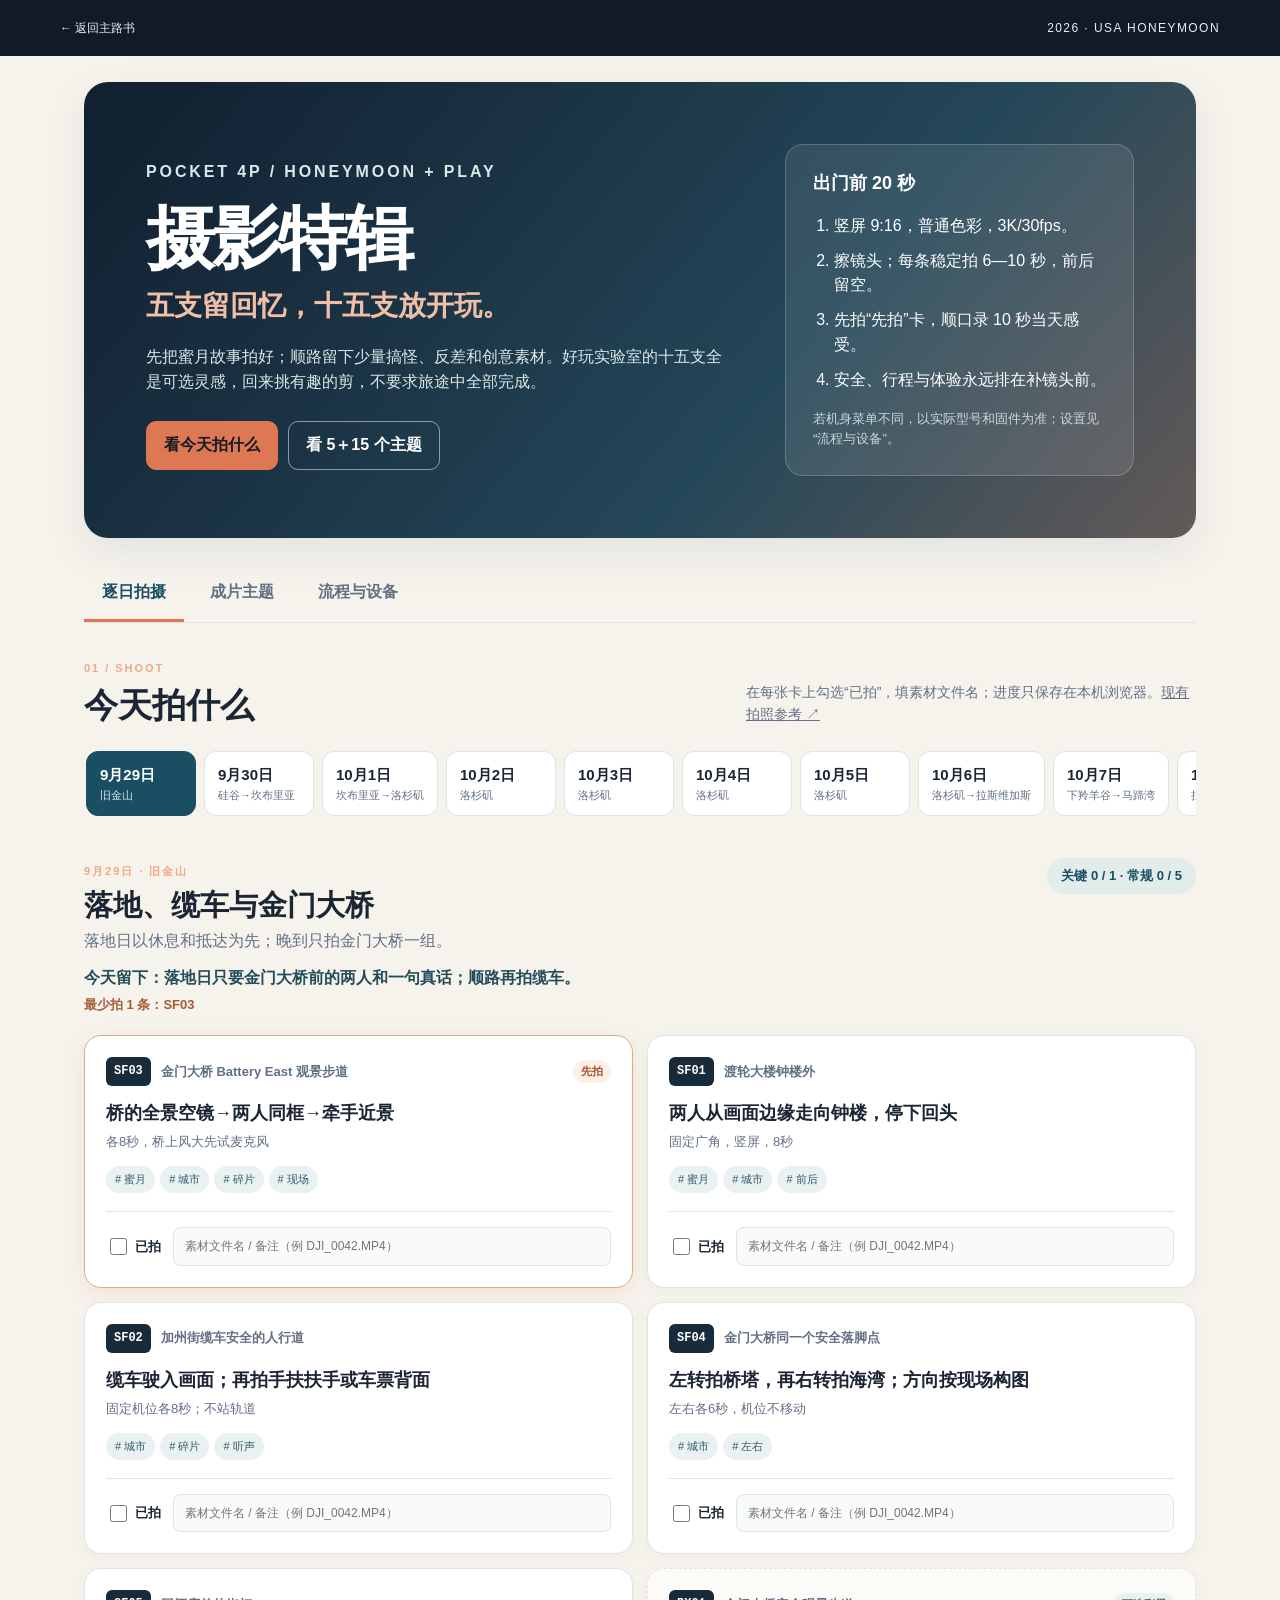
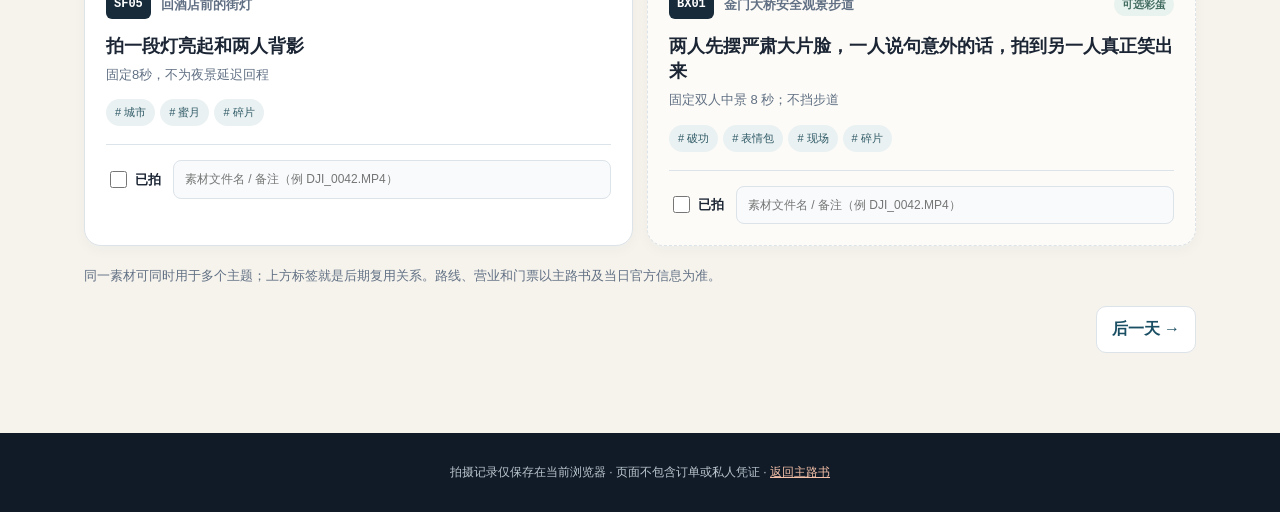
==== commit 839fb043: "Add fifteen optional playful video concepts" ====
--- a/photo-special/index.html
+++ b/photo-special/index.html
@@ -11,15 +11,15 @@
   <header class="topbar"><a class="back" href="../index.html">← 返回主路书</a><span>2026 · USA HONEYMOON</span></header>
   <main>
     <section class="hero">
-      <div><p class="eyebrow">POCKET 4P / OUR HONEYMOON FILMS</p><h1>摄影特辑<span>我们的故事，比打卡更好看。</span></h1><p>五支片：一支留给多年后的我们，一支记录旅行碎片，一支让城市跟着节拍切换，还有纽约和洛杉矶各自的主角时刻。每天只需先拍标出的关键镜头，其他顺路拍。</p><div class="hero-actions"><button data-view="days" class="primary">看今天拍什么</button><button data-view="themes">先看 5 支片</button></div></div>
+      <div><p class="eyebrow">POCKET 4P / HONEYMOON + PLAY</p><h1>摄影特辑<span>五支留回忆，十五支放开玩。</span></h1><p>先把蜜月故事拍好；顺路留下少量搞怪、反差和创意素材。好玩实验室的十五支全是可选灵感，回来挑有趣的剪，不要求旅途中全部完成。</p><div class="hero-actions"><button data-view="days" class="primary">看今天拍什么</button><button data-view="themes">看 5＋15 个主题</button></div></div>
       <aside class="quick"><b>出门前 20 秒</b><ol><li>竖屏 9:16，普通色彩，3K/30fps。</li><li>擦镜头；每条稳定拍 6—10 秒，前后留空。</li><li>先拍“先拍”卡，顺口录 10 秒当天感受。</li><li>安全、行程与体验永远排在补镜头前。</li></ol><small>若机身菜单不同，以实际型号和固件为准；设置见“流程与设备”。</small></aside>
     </section>
     <nav class="view-nav" aria-label="摄影特辑导航"><button type="button" data-view="days" class="active">逐日拍摄</button><button type="button" data-view="themes">成片主题</button><button type="button" data-view="workflow">流程与设备</button></nav>
     <section id="days-view" class="view"><div class="section-title"><div><span class="kicker">01 / SHOOT</span><h2>今天拍什么</h2></div><p>在每张卡上勾选“已拍”，填素材文件名；进度只保存在本机浏览器。<a href="../photo-guide.html">现有拍照参考 ↗</a></p></div><div id="day-tabs" class="day-tabs" role="tablist" aria-label="拍摄日期"></div><div id="day-panel" role="tabpanel"></div></section>
-    <section id="themes-view" class="view" hidden><div class="section-title"><div><span class="kicker">02 / STORIES</span><h2>只做 5 支，支支有用</h2></div><p>每支写好开场、情绪线、音乐候选和要拍的镜头。同一原片可以进入多支片；音乐到发布时以平台可用版本为准。</p></div><div id="theme-grid" class="theme-grid"></div></section>
+    <section id="themes-view" class="view" hidden><div class="section-title"><div><span class="kicker">02 / STORIES</span><h2>5 支蜜月主线＋15 个好玩实验</h2></div><p>主线优先完成；实验按现场心情选拍。每支写明拍法与声音，同一原片可以进入多支片。</p></div><div class="theme-group-head"><div><span class="kicker">A / OUR STORY</span><h3>蜜月主线 · 5 支</h3></div><p>记录感、蜜月感和城市感，回程后优先剪。</p></div><div id="core-grid" class="theme-grid"></div><div class="theme-group-head bonus-head"><div><span class="kicker">B / PLAY LAB</span><h3>好玩实验室 · 15 个</h3></div><p>搞怪、互拍、电影、声音和视觉游戏。只拍喜欢的，不追数量。</p></div><div id="bonus-grid" class="theme-grid bonus-grid"></div></section>
     <section id="workflow-view" class="view prose" hidden>
       <div class="section-title"><div><span class="kicker">03 / MAKE</span><h2>从按下录制到成片</h2></div></div>
-      <div class="steps"><article><i>01</i><h3>拍前 15 分钟试机</h3><p>确认设备确实是 Osmo Pocket 4P；充电、格式化空卡／检查内置存储、录一条室内和室外 10 秒视频，回放画面与收音。首次旅行先用普通色彩和自动曝光；D-Log 2 留给熟悉调色后再用。</p></article><article><i>02</i><h3>每天先拍关键镜头</h3><p>优先拍当天标“先拍”的 2—3 条。录制后等 2 秒再开始动作，结束后再留 2 秒。每天顺口录一句真话，笑场、疲惫和惊喜都留着；不会摆拍也没关系。</p></article><article><i>03</i><h3>每天晚上双备份</h3><p>保留相机原片；另复制一份到外置盘或电脑。核对文件数和可播放性后再清空设备。原片不进 Git、不上传公开路书。按日期整理，文件名可填到当天卡片。</p></article><article><i>04</i><h3>回程后交素材</h3><p>把原片、导出的拍摄清单、想公开的平台与视频比例交给我。先做 30 秒试剪，再完成五支成片；选出可用素材后，我给出缺镜头的补拍方案、字幕、配乐和导出文件。</p></article></div>
+      <div class="steps"><article><i>01</i><h3>拍前 15 分钟试机</h3><p>确认设备确实是 Osmo Pocket 4P；充电、格式化空卡／检查内置存储、录一条室内和室外 10 秒视频，回放画面与收音。首次旅行先用普通色彩和自动曝光；D-Log 2 留给熟悉调色后再用。</p></article><article><i>02</i><h3>每天先拍关键镜头</h3><p>优先拍当天标“先拍”的 1—3 条。录制后等 2 秒再开始动作，结束后再留 2 秒。彩蛋卡只在有趣、顺路、安全时拍；不影响行程。</p></article><article><i>03</i><h3>每天晚上双备份</h3><p>保留相机原片；另复制一份到外置盘或电脑。核对文件数和可播放性后再清空设备。原片不进 Git、不上传公开路书。按日期整理，文件名可填到当天卡片。</p></article><article><i>04</i><h3>回程后交素材</h3><p>把原片、导出的拍摄清单、想公开的平台与视频比例交给我。先做 30 秒试剪，再完成五支蜜月主片；十五个实验只从有趣、足量的素材中选择成片。</p></article></div>
       <div class="two-col"><article class="info-card"><h3>新手拍摄设置</h3><ul><li><b>默认：</b>竖屏 9:16、3K/30fps、普通色彩、自动白平衡和曝光。DJI 官方规格列原生竖拍为 1728×3072；若设备或剪辑电脑吃力，降为 1080×1920/30fps。</li><li><b>运动镜头：</b>可试竖屏 3K/60fps，先确认当前模式与存储；普通叙事片不需要高帧率。</li><li><b>移动：</b>走慢、手臂靠身、用云台跟随；每个镜头只做一种动作。夜景尽量定镜。</li><li><b>声音：</b>迎风先试录并回放；讲话靠近设备。景区禁录音或演出禁止拍摄时遵守现场规则。</li><li><b>双比例：</b>本项目先为竖屏拍；特别重要的景再额外拍一条 4K/30fps 横屏，后期不能无损把竖屏变宽屏。</li></ul></article><article class="info-card"><h3>剪辑路线</h3><p><b>首选：</b>Codex／Claude Code 读取拍摄清单和媒体清单，用 FFmpeg 做代理、抽帧、粗剪、统一尺寸与批量导出；真人检查镜头、节奏和色彩。</p><p><b>需要复杂字幕动画时：</b>用 Remotion 的代码模板渲染片头／地图／字卡，再和原片合成。它不是现成的“自动剪旅行视频”技能。</p><p><b>验收：</b>先出低码率预览，核对人脸、时序、字幕错字、音乐许可和音量；再导出 1080×1920 成片。公开发布前本人确认人像和背景隐私。</p><p class="muted">商业流行歌只做剪辑节奏参考；发布版本须使用有权使用的音乐，或在平台内添加其授权曲库音轨。</p></article></div>
       <div class="info-card"><h3>调研与工具来源</h3><div class="source-list"><a href="https://www.dji.com/global/osmo-pocket-4p/specs" target="_blank" rel="noopener">DJI Pocket 4P 官方规格 ↗</a><a href="https://www.dji.com/global/osmo-pocket-4p/faq" target="_blank" rel="noopener">DJI Pocket 4P 官方 FAQ ↗</a><a href="https://www.dji.com/hk-en/support/product/osmo-pocket-4p" target="_blank" rel="noopener">DJI 官方支持与手册 ↗</a><a href="https://developers.openai.com/codex/build-skills" target="_blank" rel="noopener">Codex Skills 官方文档 ↗</a><a href="https://docs.anthropic.com/en/docs/claude-code/skills" target="_blank" rel="noopener">Claude Code Skills 官方文档 ↗</a><a href="https://ffmpeg.org/ffmpeg.html" target="_blank" rel="noopener">FFmpeg 官方文档 ↗</a><a href="https://www.remotion.dev/docs/render" target="_blank" rel="noopener">Remotion 渲染文档 ↗</a></div><p class="muted">调研于 2026-09-27。场馆规定、设备固件与平台音乐库可能变化，现场和官方最新说明优先。</p></div>
       <div class="export"><div><h3>交给我剪辑的资料包</h3><p>原片留在本地；导出这份镜头清单 JSON，可保留一条素材归多个主题的关系。</p></div><button id="export-progress" type="button" class="primary">导出拍摄记录 JSON</button></div>
--- a/photo-special/style.css
+++ b/photo-special/style.css
@@ -10,3 +10,21 @@
 .theme-refs{display:flex;gap:7px;flex-wrap:wrap;align-items:center;border-top:1px solid var(--line);margin:14px 0 18px;padding-top:12px;font-size:11px;color:var(--muted)}
 .theme-refs a{color:var(--blue);text-decoration:underline;text-underline-offset:2px}
 .coverage{margin-top:auto;padding-top:13px}
+.theme-group-head{display:flex;align-items:end;justify-content:space-between;gap:20px;margin:28px 0 16px}
+.theme-group-head h3{font-size:25px;margin:4px 0 0}
+.theme-group-head p{font-size:13px;color:var(--muted);margin:0;max-width:380px}
+.bonus-head{border-top:1px solid var(--line);padding-top:34px;margin-top:38px}
+.bonus-grid{grid-template-columns:repeat(3,minmax(0,1fr))}
+.bonus-theme{padding:19px}
+.bonus-theme .tier.core{background:#e7f2ef;color:#326c5d}
+.bonus-theme h3{font-size:18px}
+.bonus-theme p{font-size:13px}
+.bonus-theme .theme-refs{margin-bottom:10px}
+.bonus-details{border-top:1px solid var(--line);margin-top:auto;padding-top:10px}
+.bonus-details summary{cursor:pointer;font-size:12px;color:var(--blue);font-weight:800}
+.bonus-details[open] summary{margin-bottom:15px}
+.bonus-details dl{font-size:12px}
+.bonus-shot{border-style:dashed;background:#fcfbf7}
+.bonus-label{margin-left:auto;color:#426b60;background:#e8f3ef;border-radius:99px;padding:3px 8px;font-size:11px;font-weight:800;white-space:nowrap}
+@media(max-width:1050px){.bonus-grid{grid-template-columns:repeat(2,minmax(0,1fr))}}
+@media(max-width:780px){.bonus-grid{grid-template-columns:1fr}.theme-group-head{display:block}.theme-group-head p{margin-top:5px}}
